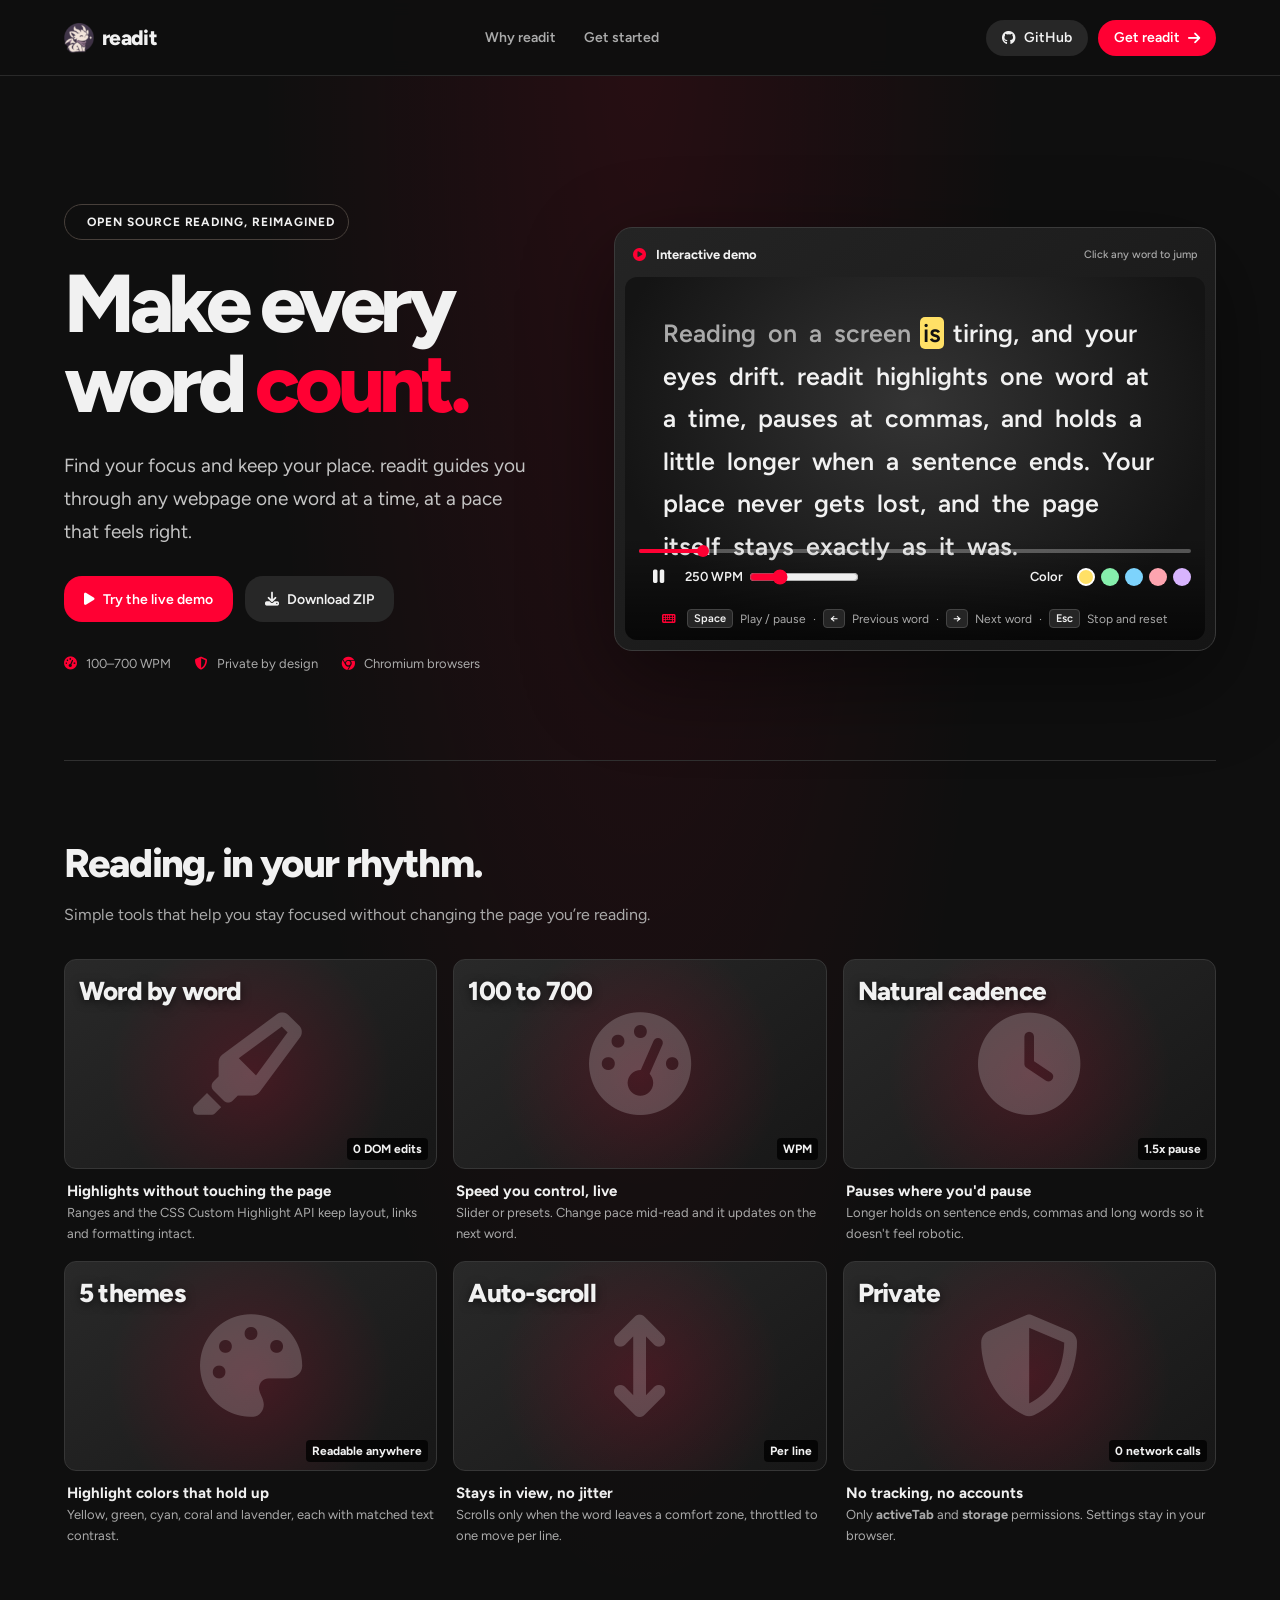
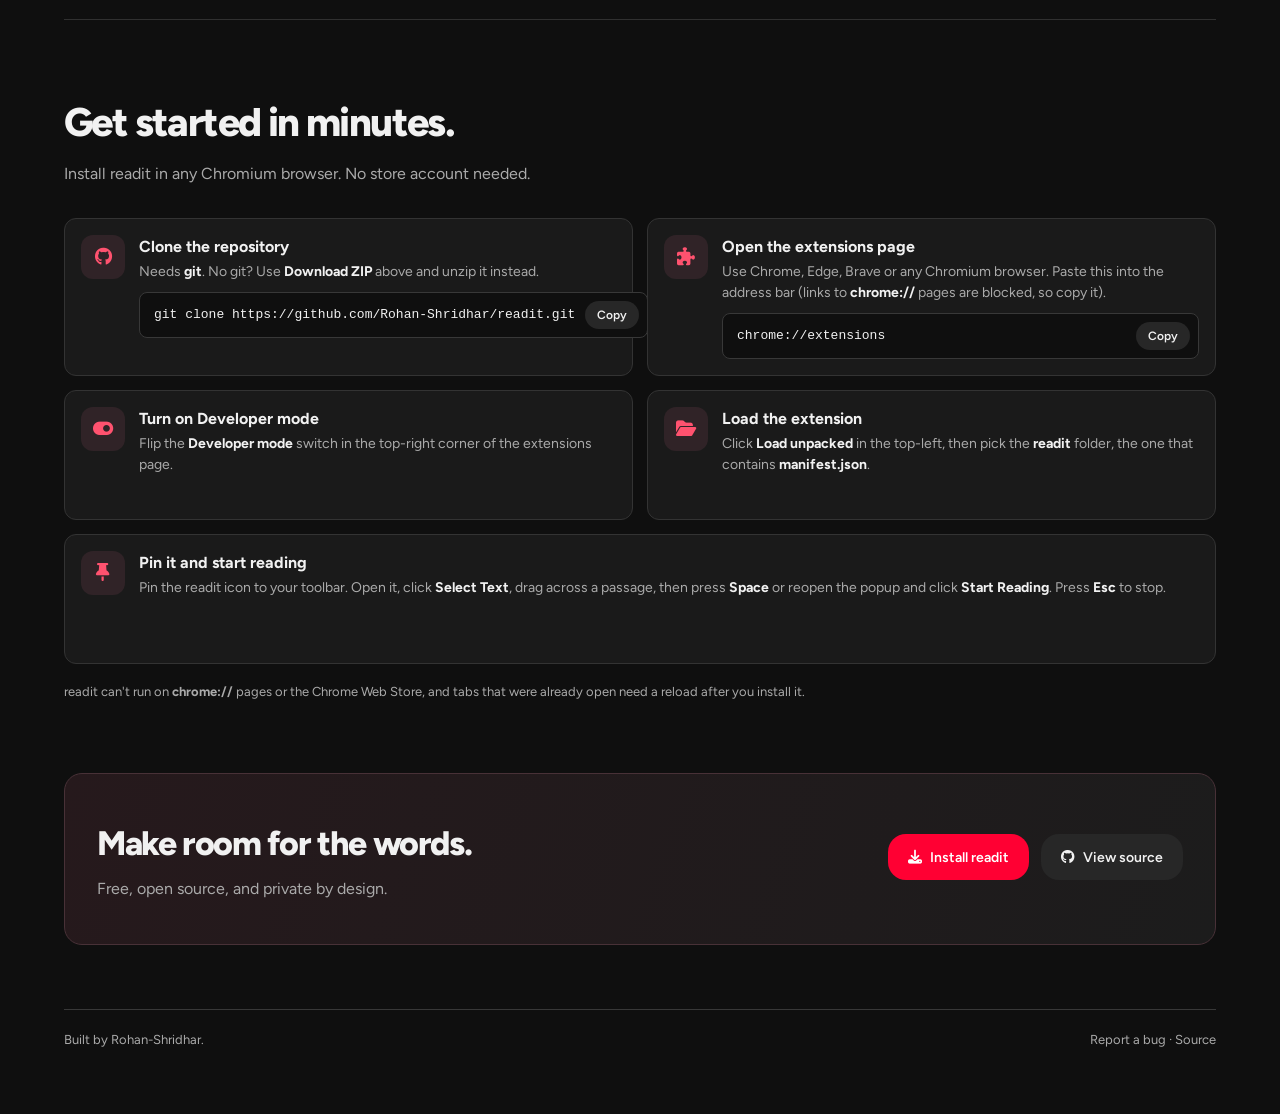
==== index.html @ dee1b563 "landing page created" ====
<!DOCTYPE html>
<html lang="en">
<head>
<meta charset="UTF-8">
<meta name="viewport" content="width=device-width, initial-scale=1">
<title>readit — Make every word count</title>
<meta name="description" content="Find your focus with readit, an open-source browser extension that guides you through any webpage one word at a time.">
<link rel="icon" href="icons/icon16.png">
<link rel="preconnect" href="https://fonts.googleapis.com">
<link rel="preconnect" href="https://fonts.gstatic.com" crossorigin>
<link href="https://fonts.googleapis.com/css2?family=Figtree:wght@400;500;600;700;800&display=swap" rel="stylesheet">
<link rel="stylesheet" href="https://cdnjs.cloudflare.com/ajax/libs/font-awesome/6.7.2/css/all.min.css">
<style>
:root{
  --canopy:#0f0f0f; --understory:#212121; --moss:#272727; --fern:#f1f1f1; --leaf:#3f3f3f;
  --mist:#f1f1f1; --bark:#aaa; --beak:#ff0033; --macaw:#ff0033; --hl:#ffe066; --hl-text:#111;
}
*{box-sizing:border-box;margin:0;padding:0}
html{scroll-behavior:smooth;scroll-padding-top:72px}
body{font-family:Figtree,system-ui,sans-serif;background:var(--canopy);color:var(--mist);line-height:1.5}
a{color:inherit;text-decoration:none}
button{font:inherit;color:inherit;cursor:pointer;border:0;background:none}
:focus-visible{outline:2px solid var(--beak);outline-offset:2px}
.photo{background-color:var(--moss);background-size:cover;background-position:center}

/* top bar */
.top{position:fixed;inset:0 0 auto 0;height:var(--bar);z-index:50;display:flex;align-items:center;gap:16px;padding:0 16px;background:rgba(15,15,15,.96);backdrop-filter:blur(8px)}
.icon-btn{width:40px;height:40px;border-radius:50%;display:grid;place-items:center}
.icon-btn:hover{background:var(--moss)}
.icon-btn .fa-solid{font-size:18px}
.logo{display:flex;align-items:center;gap:8px;font-weight:800;font-size:20px;letter-spacing:-.03em}
.logo img{width:30px;height:30px}
.pill{display:inline-flex;align-items:center;gap:8px;height:36px;padding:0 16px;border-radius:18px;font-weight:600;font-size:14px;white-space:nowrap}
.pill.red{background:var(--macaw);color:#fff}
.pill.red:hover{background:#cc0029}
.pill.ghost{background:var(--moss)}
.pill.ghost:hover{background:#3f3f3f}



/* player */
.watch{display:grid;grid-template-columns:minmax(0,1fr);max-width:1180px}
.player{position:relative;aspect-ratio:16/9;border-radius:14px;overflow:hidden;
  background-image:linear-gradient(135deg,#272727,#0f0f0f)}
.stage{position:absolute;inset:0 0 56px;display:grid;place-items:center;padding:6%}
.passage{max-width:760px;font-size:clamp(17px,2.5vw,30px);font-weight:600;line-height:1.7;color:#f1f1f1;text-wrap:pretty}
.passage span{padding:1px 3px;border-radius:5px;transition:background .12s,color .12s}
.passage span.now{background:var(--hl);color:var(--hl-text)}
.passage span.done{color:#aaa}
.controls{position:absolute;left:0;right:0;bottom:0;padding:0 14px 8px;background:linear-gradient(transparent,rgba(0,0,0,.65))}
.prog{height:4px;background:rgba(255,255,255,.28);border-radius:2px;margin:12px 0 4px;cursor:pointer;position:relative}
.prog i{position:absolute;inset:0 auto 0 0;width:0;background:var(--macaw);border-radius:2px}
.prog i::after{content:"";position:absolute;right:-6px;top:-4px;width:12px;height:12px;border-radius:50%;background:var(--macaw)}
.ctl{display:flex;align-items:center;gap:6px;font-size:13px;font-weight:600}
.ctl .grow{flex:1}
.ctl input[type=range]{width:110px;accent-color:var(--beak)}
.dots{display:flex;gap:6px;margin-left:8px}
.dot{width:18px;height:18px;border-radius:50%;border:2px solid transparent}
.dot.on{border-color:#fff}
.hint{position:absolute;top:12px;left:14px;font-size:12px;font-weight:600;background:rgba(0,0,0,.5);padding:3px 10px;border-radius:12px}

.title{font-size:clamp(20px,2.4vw,26px);font-weight:800;letter-spacing:-.02em;margin:14px 0 10px}
h2{font-size:22px;font-weight:800;letter-spacing:-.02em;margin:44px 0 16px}
h2 small{font-size:14px;font-weight:500;color:var(--bark);margin-left:8px}

/* install */
.steps{display:grid;gap:14px;max-width:900px}
.step{display:grid;grid-template-columns:44px 1fr;gap:14px;padding:16px;border-radius:12px;background:var(--understory)}
.step-icon{width:44px;height:44px;border-radius:50%;background:var(--leaf);color:#fff;font-size:18px;display:grid;place-items:center}
.step h3{font-size:16px;font-weight:700;margin-bottom:2px}
.step p{font-size:14px;color:var(--bark)}
.step p b{color:var(--mist)}
.code{display:flex;align-items:center;gap:10px;margin-top:10px;padding:8px 8px 8px 14px;border-radius:8px;background:var(--canopy);border:1px solid #383838;font:500 13px ui-monospace,Menlo,Consolas,monospace;overflow-x:auto}
.code code{flex:1;white-space:nowrap}
.copy{flex:none;height:28px;padding:0 12px;border-radius:14px;background:var(--moss);font:600 12px Figtree,sans-serif}
.copy:hover{background:#3f3f3f}
.note{margin-top:14px;font-size:13px;color:var(--bark);max-width:900px}

/* grid cards */
.grid{display:grid;grid-template-columns:repeat(3,minmax(0,1fr));gap:24px 16px}
.card .thumb{position:relative;aspect-ratio:16/9;border-radius:12px;overflow:hidden;display:flex;align-items:flex-end;justify-content:flex-end;padding:8px;transition:border-radius .15s}
.card:hover .thumb{border-radius:4px}
.card .thumb::before{content:"";position:absolute;inset:0;background:linear-gradient(rgba(0,0,0,.05),rgba(0,0,0,.5))}
.card .feature-icon{position:absolute;top:50%;left:50%;transform:translate(-50%,-50%);font-size:clamp(64px,8vw,112px);color:rgba(255,255,255,.14)}
.card .thumb em{position:relative;font-style:normal;font-size:12px;font-weight:700;background:rgba(0,0,0,.78);padding:2px 6px;border-radius:4px}
.card .thumb strong{position:absolute;left:14px;top:12px;font-size:26px;font-weight:800;letter-spacing:-.03em;text-shadow:0 2px 10px rgba(0,0,0,.6)}
.card .meta{margin-top:12px}
.card h3{font-size:15px;font-weight:700;line-height:1.35}
.card p{font-size:13px;color:var(--bark);margin-top:2px}

footer{margin-top:56px;padding-top:20px;border-top:1px solid #383838;font-size:13px;color:var(--bark);display:flex;gap:16px;flex-wrap:wrap;justify-content:space-between}
footer a:hover{color:var(--mist);text-decoration:underline}

@media (max-width:900px){
  .grid{grid-template-columns:repeat(2,minmax(0,1fr))}
  .watch{grid-template-columns:1fr}
  .top-nav{display:none}
  main{padding-inline:20px}
  .ctl input[type=range],.hide-s{display:none}
  .steps{grid-template-columns:1fr}
}
@media (max-width:560px){.grid{grid-template-columns:1fr}}
@media (prefers-reduced-motion:reduce){*{transition:none!important;scroll-behavior:auto!important}}

/* Original open-source festival-inspired landing page */
html{scroll-padding-top:88px}
body{background:var(--canopy);background-image:radial-gradient(ellipse at 50% 0,rgba(255,0,51,.10),transparent 42%)}
.top{position:sticky;height:76px;padding:0 clamp(18px,5vw,72px);justify-content:space-between;border-bottom:1px solid #292929}
.top-nav{display:flex;align-items:center;gap:28px;color:var(--bark);font-size:14px;font-weight:600}
.top-nav a:hover,footer a:hover{color:var(--mist)}
.logo{font-size:21px}
.top-actions{display:flex;gap:10px}
main{max-width:1320px;margin:0 auto;padding:0 clamp(18px,5vw,72px) 64px}
.watch{max-width:none;grid-template-columns:minmax(0,.88fr) minmax(0,1.12fr);gap:clamp(32px,6vw,84px);align-items:center;padding:clamp(62px,10vw,128px) 0 86px}
.hero-copy{max-width:570px}
.eyebrow{display:inline-flex;align-items:center;gap:9px;padding:8px 13px;border:1px solid #48403b;border-radius:999px;color:var(--mist);font-size:12px;font-weight:700;letter-spacing:.08em;text-transform:uppercase}
.eyebrow i{color:var(--beak)}
.title{font-size:clamp(46px,6.6vw,82px);font-weight:800;line-height:.98;letter-spacing:-.065em;margin:24px 0}
.title span{color:var(--beak)}
.hero-copy>p{max-width:500px;color:#c5c5c5;font-size:clamp(16px,1.6vw,19px);line-height:1.75}
.hero-actions{display:flex;gap:12px;flex-wrap:wrap;margin:28px 0 32px}
.hero-actions .pill{height:46px;padding:0 20px}
.hero-points{display:flex;gap:24px;flex-wrap:wrap;color:var(--bark);font-size:13px}
.hero-points i{color:var(--beak);margin-right:6px}
.demo-wrap{padding:10px;border:1px solid #3a3a3a;border-radius:18px;background:linear-gradient(145deg,#242424,#151515);box-shadow:0 28px 90px rgba(0,0,0,.45)}
.demo-head{display:flex;justify-content:space-between;align-items:center;padding:7px 8px 13px;font-size:13px;font-weight:700}
.demo-head i{color:var(--beak);margin-right:7px}
.demo-head small{color:var(--bark);font-weight:500}
.player{aspect-ratio:16/10;border-radius:12px;background-image:radial-gradient(ellipse at 50% 35%,#343434,#141414 75%)}
.stage{inset:0 0 54px}
.passage{font-size:clamp(17px,2vw,25px)}
.controls{padding-bottom:10px}
h2{font-size:clamp(28px,4vw,40px);margin:0 0 10px;letter-spacing:-.04em}
h2 small{display:block;margin:8px 0 26px;font-size:15px;letter-spacing:0}
.section-intro{max-width:680px;margin-bottom:32px;color:var(--bark);font-size:16px}
.feature-section,.install-section{padding:72px 0;border-top:1px solid #303030}
.grid{gap:16px}
.card .thumb{background:linear-gradient(145deg,#292929,#171717);border:1px solid #363636}
.card .thumb::before{background:radial-gradient(circle at 50% 55%,rgba(255,0,51,.17),transparent 65%)}
.card .feature-icon{color:rgba(255,255,255,.2)}
.card .meta{padding:0 3px}
.card p{line-height:1.6}
.steps{max-width:none;grid-template-columns:repeat(2,minmax(0,1fr));gap:14px}
.step{min-height:130px;border:1px solid #333;background:#1a1a1a}
.step:last-child{grid-column:1/-1}
.step-icon{border-radius:12px;background:#302327;color:#ff526f}
.note{margin-top:18px}
.demo-keys{display:flex;align-items:center;justify-content:center;flex-wrap:wrap;gap:7px;margin:12px 4px 2px;color:var(--bark);font-size:12px}
.demo-keys>i{color:var(--beak);margin-right:4px}
.demo-keys kbd{padding:2px 6px;border:1px solid #444;border-radius:4px;background:#252525;color:var(--mist);font:600 11px Figtree,sans-serif}
.cta{display:flex;justify-content:space-between;align-items:center;gap:24px;flex-wrap:wrap;padding:32px;border:1px solid #483137;border-radius:18px;background:linear-gradient(110deg,#26191c,#1c1c1c)}
.cta h2{margin:0 0 8px;font-size:clamp(25px,3vw,34px)}
.cta p{color:var(--bark)}
footer{margin-top:64px;border-color:#383838}
@media(max-width:900px){.watch{grid-template-columns:1fr;padding:64px 0}.grid{grid-template-columns:repeat(2,minmax(0,1fr))}.top-nav{display:none}}
@media(max-width:560px){.top{height:64px;padding-inline:16px}.top .pill.ghost{display:none}.watch{padding:48px 0 60px}.title{font-size:48px}.grid,.steps{grid-template-columns:1fr}.step:last-child{grid-column:auto}.feature-section,.install-section{padding:52px 0}.demo-head small{display:none}.cta{padding:24px}}
</style>
</head>
<body>

<header class="top">
  <a class="logo" href="#top"><img src="icons/icon48.png" alt="">readit</a>
  <nav class="top-nav" aria-label="Main navigation">
    <a href="#features">Why readit</a><a href="#install">Get started</a>
  </nav>
  <div class="top-actions">
    <a class="pill ghost" href="https://github.com/Rohan-Shridhar/readit" target="_blank" rel="noopener"><i class="fa-brands fa-github" aria-hidden="true"></i> GitHub</a>
    <a class="pill red" href="#install">Get readit <i class="fa-solid fa-arrow-right" aria-hidden="true"></i></a>
  </div>
</header>

<main id="top">
  <section class="watch">
    <div class="hero-copy">
      <span class="eyebrow"><i class="fa-solid fa-sparkles" aria-hidden="true"></i> Open source reading, reimagined</span>
      <h1 class="title">Make every word <span>count.</span></h1>
      <p>Find your focus and keep your place. readit guides you through any webpage one word at a time, at a pace that feels right.</p>
      <div class="hero-actions"><a class="pill red" href="#demo"><i class="fa-solid fa-play" aria-hidden="true"></i> Try the live demo</a><a class="pill ghost" href="https://github.com/Rohan-Shridhar/readit/archive/refs/heads/main.zip"><i class="fa-solid fa-download" aria-hidden="true"></i> Download ZIP</a></div>
      <div class="hero-points"><span><i class="fa-solid fa-gauge-high"></i> 100–700 WPM</span><span><i class="fa-solid fa-shield-halved"></i> Private by design</span><span><i class="fa-brands fa-chrome"></i> Chromium browsers</span></div>
    </div>
    <div class="demo-wrap" id="demo">
      <div class="demo-head"><span><i class="fa-solid fa-circle-play" aria-hidden="true"></i> Interactive demo</span><small>Click any word to jump</small></div>
      <div class="player" id="player" aria-label="Interactive readit demo">
        <div class="stage"><p class="passage" id="passage"></p></div>
        <div class="controls">
          <div class="prog" id="prog"><i id="bar"></i></div>
          <div class="ctl">
            <button class="icon-btn" id="play" aria-label="Play or pause"><i class="fa-solid fa-play" id="playIco" aria-hidden="true"></i></button>
            <span id="wpmOut">250 WPM</span>
            <input type="range" id="wpm" min="100" max="700" step="25" value="250" aria-label="Words per minute">
            <span class="grow"></span><span class="hide-s">Color</span>
            <div class="dots" id="dots">
              <button class="dot on" data-bg="#ffe066" data-fg="#111111" style="background:#ffe066" aria-label="Sun Yellow"></button>
              <button class="dot" data-bg="#86efac" data-fg="#064e3b" style="background:#86efac" aria-label="Emerald Green"></button>
              <button class="dot" data-bg="#7dd3fc" data-fg="#082f49" style="background:#7dd3fc" aria-label="Electric Cyan"></button>
              <button class="dot" data-bg="#fda4af" data-fg="#4c0519" style="background:#fda4af" aria-label="Sunset Coral"></button>
              <button class="dot" data-bg="#d8b4fe" data-fg="#3b0764" style="background:#d8b4fe" aria-label="Lavender Calm"></button>
            </div>
          </div>
          <p class="demo-keys"><i class="fa-solid fa-keyboard" aria-hidden="true"></i> <kbd>Space</kbd> Play / pause <span>·</span> <kbd>←</kbd> Previous word <span>·</span> <kbd>→</kbd> Next word <span>·</span> <kbd>Esc</kbd> Stop and reset</p>
        </div>
      </div>
    </div>
  </section>

  <section class="feature-section" id="features">
    <h2>Reading, in your rhythm.</h2><p class="section-intro">Simple tools that help you stay focused without changing the page you’re reading.</p>
    <div class="grid" id="cards">
      <article class="card"><div class="thumb photo"><i class="feature-icon fa-solid fa-highlighter" aria-hidden="true"></i><strong>Word by word</strong><em>0 DOM edits</em></div><div class="meta"><h3>Highlights without touching the page</h3><p>Ranges and the CSS Custom Highlight API keep layout, links and formatting intact.</p></div></article>
      <article class="card"><div class="thumb photo"><i class="feature-icon fa-solid fa-gauge-high" aria-hidden="true"></i><strong>100 to 700</strong><em>WPM</em></div><div class="meta"><h3>Speed you control, live</h3><p>Slider or presets. Change pace mid-read and it updates on the next word.</p></div></article>
      <article class="card"><div class="thumb photo"><i class="feature-icon fa-solid fa-clock" aria-hidden="true"></i><strong>Natural cadence</strong><em>1.5x pause</em></div><div class="meta"><h3>Pauses where you'd pause</h3><p>Longer holds on sentence ends, commas and long words so it doesn't feel robotic.</p></div></article>
      <article class="card"><div class="thumb photo"><i class="feature-icon fa-solid fa-palette" aria-hidden="true"></i><strong>5 themes</strong><em>Readable anywhere</em></div><div class="meta"><h3>Highlight colors that hold up</h3><p>Yellow, green, cyan, coral and lavender, each with matched text contrast.</p></div></article>
      <article class="card"><div class="thumb photo"><i class="feature-icon fa-solid fa-arrows-up-down" aria-hidden="true"></i><strong>Auto-scroll</strong><em>Per line</em></div><div class="meta"><h3>Stays in view, no jitter</h3><p>Scrolls only when the word leaves a comfort zone, throttled to one move per line.</p></div></article>
      <article class="card"><div class="thumb photo"><i class="feature-icon fa-solid fa-shield-halved" aria-hidden="true"></i><strong>Private</strong><em>0 network calls</em></div><div class="meta"><h3>No tracking, no accounts</h3><p>Only <b>activeTab</b> and <b>storage</b> permissions. Settings stay in your browser.</p></div></article>
    </div>
  </section>

  <section class="install-section" id="install">
  <h2>Get started in minutes.</h2><p class="section-intro">Install readit in any Chromium browser. No store account needed.</p>
  <div class="steps">
    <div class="step"><i class="step-icon fa-brands fa-github" aria-hidden="true"></i><div>
      <h3>Clone the repository</h3>
      <p>Needs <b>git</b>. No git? Use <b>Download ZIP</b> above and unzip it instead.</p>
      <div class="code"><code>git clone https://github.com/Rohan-Shridhar/readit.git</code><button class="copy">Copy</button></div>
    </div></div>
    <div class="step"><i class="step-icon fa-solid fa-puzzle-piece" aria-hidden="true"></i><div>
      <h3>Open the extensions page</h3>
      <p>Use Chrome, Edge, Brave or any Chromium browser. Paste this into the address bar (links to <b>chrome://</b> pages are blocked, so copy it).</p>
      <div class="code"><code>chrome://extensions</code><button class="copy">Copy</button></div>
    </div></div>
    <div class="step"><i class="step-icon fa-solid fa-toggle-on" aria-hidden="true"></i><div>
      <h3>Turn on Developer mode</h3>
      <p>Flip the <b>Developer mode</b> switch in the top-right corner of the extensions page.</p>
    </div></div>
    <div class="step"><i class="step-icon fa-solid fa-folder-open" aria-hidden="true"></i><div>
      <h3>Load the extension</h3>
      <p>Click <b>Load unpacked</b> in the top-left, then pick the <b>readit</b> folder, the one that contains <b>manifest.json</b>.</p>
    </div></div>
    <div class="step"><i class="step-icon fa-solid fa-thumbtack" aria-hidden="true"></i><div>
      <h3>Pin it and start reading</h3>
      <p>Pin the readit icon to your toolbar. Open it, click <b>Select Text</b>, drag across a passage, then press <b>Space</b> or reopen the popup and click <b>Start Reading</b>. Press <b>Esc</b> to stop.</p>
    </div></div>
  </div>
  <p class="note">readit can't run on <b>chrome://</b> pages or the Chrome Web Store, and tabs that were already open need a reload after you install it.</p>
  </section>

  <section class="cta"><div><h2>Make room for the words.</h2><p>Free, open source, and private by design.</p></div><div class="hero-actions"><a class="pill red" href="#install"><i class="fa-solid fa-download" aria-hidden="true"></i> Install readit</a><a class="pill ghost" href="https://github.com/Rohan-Shridhar/readit" target="_blank" rel="noopener"><i class="fa-brands fa-github" aria-hidden="true"></i> View source</a></div></section>
  <footer>
    <span>Built by <a href="https://github.com/Rohan-Shridhar" target="_blank" rel="noopener">Rohan-Shridhar</a>.</span>
    <span><a href="https://github.com/Rohan-Shridhar/readit/issues" target="_blank" rel="noopener">Report a bug</a> · <a href="https://github.com/Rohan-Shridhar/readit" target="_blank" rel="noopener">Source</a></span>
  </footer>
</main>

<script>
(function(){
  var $=function(s){return document.querySelector(s)};

  // copy buttons
  document.querySelectorAll('.copy').forEach(function(b){
    b.addEventListener('click',function(){
      var txt=b.parentNode.querySelector('code').textContent;
      var done=function(){b.textContent='Copied';setTimeout(function(){b.textContent='Copy'},1400)};
      if(navigator.clipboard)navigator.clipboard.writeText(txt).then(done,done);else done();
    });
  });

  // demo player
  var text="Reading on a screen is tiring, and your eyes drift. readit highlights one word at a time, pauses at commas, and holds a little longer when a sentence ends. Your place never gets lost, and the page itself stays exactly as it was.";
  var passage=$('#passage'),words=text.split(' '),spans=[],i=-1,playing=false,timer=null,wpm=250;
  words.forEach(function(w,n){
    var s=document.createElement('span');s.textContent=w;
    s.addEventListener('click',function(){show(n);if(playing){clearTimeout(timer);next()}});
    passage.appendChild(s);passage.appendChild(document.createTextNode(' '));spans.push(s);
  });
  var ico=$('#playIco');
  function setIco(){ico.className=playing?'fa-solid fa-pause':'fa-solid fa-play'}
  function delay(w){var b=60000/wpm;return /[.!?]$/.test(w)?b*1.5:/[,;:]$/.test(w)?b*1.25:w.length>10?b*1.15:b}
  function show(n){
    i=n;
    spans.forEach(function(s,k){s.className=k===n?'now':(k<n?'done':'')});
    $('#bar').style.width=((n+1)/spans.length*100)+'%';
  }
  function next(){
    if(!playing)return;
    timer=setTimeout(function(){
      if(i+1<spans.length){show(i+1);next()}else{playing=false;setIco()}
    },delay(words[i]));
  }
  function toggle(){
    playing=!playing;setIco();clearTimeout(timer);
    if(playing){if(i<0||i>=spans.length-1)show(0);next()}
  }
  $('#play').addEventListener('click',toggle);
  $('#wpm').addEventListener('input',function(e){wpm=+e.target.value;$('#wpmOut').textContent=wpm+' WPM'});
  $('#prog').addEventListener('click',function(e){
    var r=this.getBoundingClientRect();show(Math.min(spans.length-1,Math.floor((e.clientX-r.left)/r.width*spans.length)));
    if(playing){clearTimeout(timer);next()}
  });
  $('#dots').addEventListener('click',function(e){
    var d=e.target.closest('.dot');if(!d)return;
    document.querySelectorAll('.dot').forEach(function(x){x.classList.remove('on')});d.classList.add('on');
    document.documentElement.style.setProperty('--hl',d.dataset.bg);
    document.documentElement.style.setProperty('--hl-text',d.dataset.fg);
  });
  addEventListener('keydown',function(e){
    if(/INPUT|TEXTAREA/.test((e.target||{}).tagName))return;
    if(e.code==='Space'&&innerWidth>0&&$('#player').getBoundingClientRect().bottom>0){e.preventDefault();toggle()}
    else if(e.key==='ArrowRight'&&i<spans.length-1)show(i+1);
    else if(e.key==='ArrowLeft'&&i>0)show(i-1);
    else if(e.key==='Escape'){playing=false;clearTimeout(timer);setIco();i=-1;spans.forEach(function(s){s.className=''});$('#bar').style.width='0'}
  });
  setIco();
  if(!matchMedia('(prefers-reduced-motion:reduce)').matches){setTimeout(function(){if(!playing&&i<0)toggle()},900)}
})();
</script>
</body>
</html>
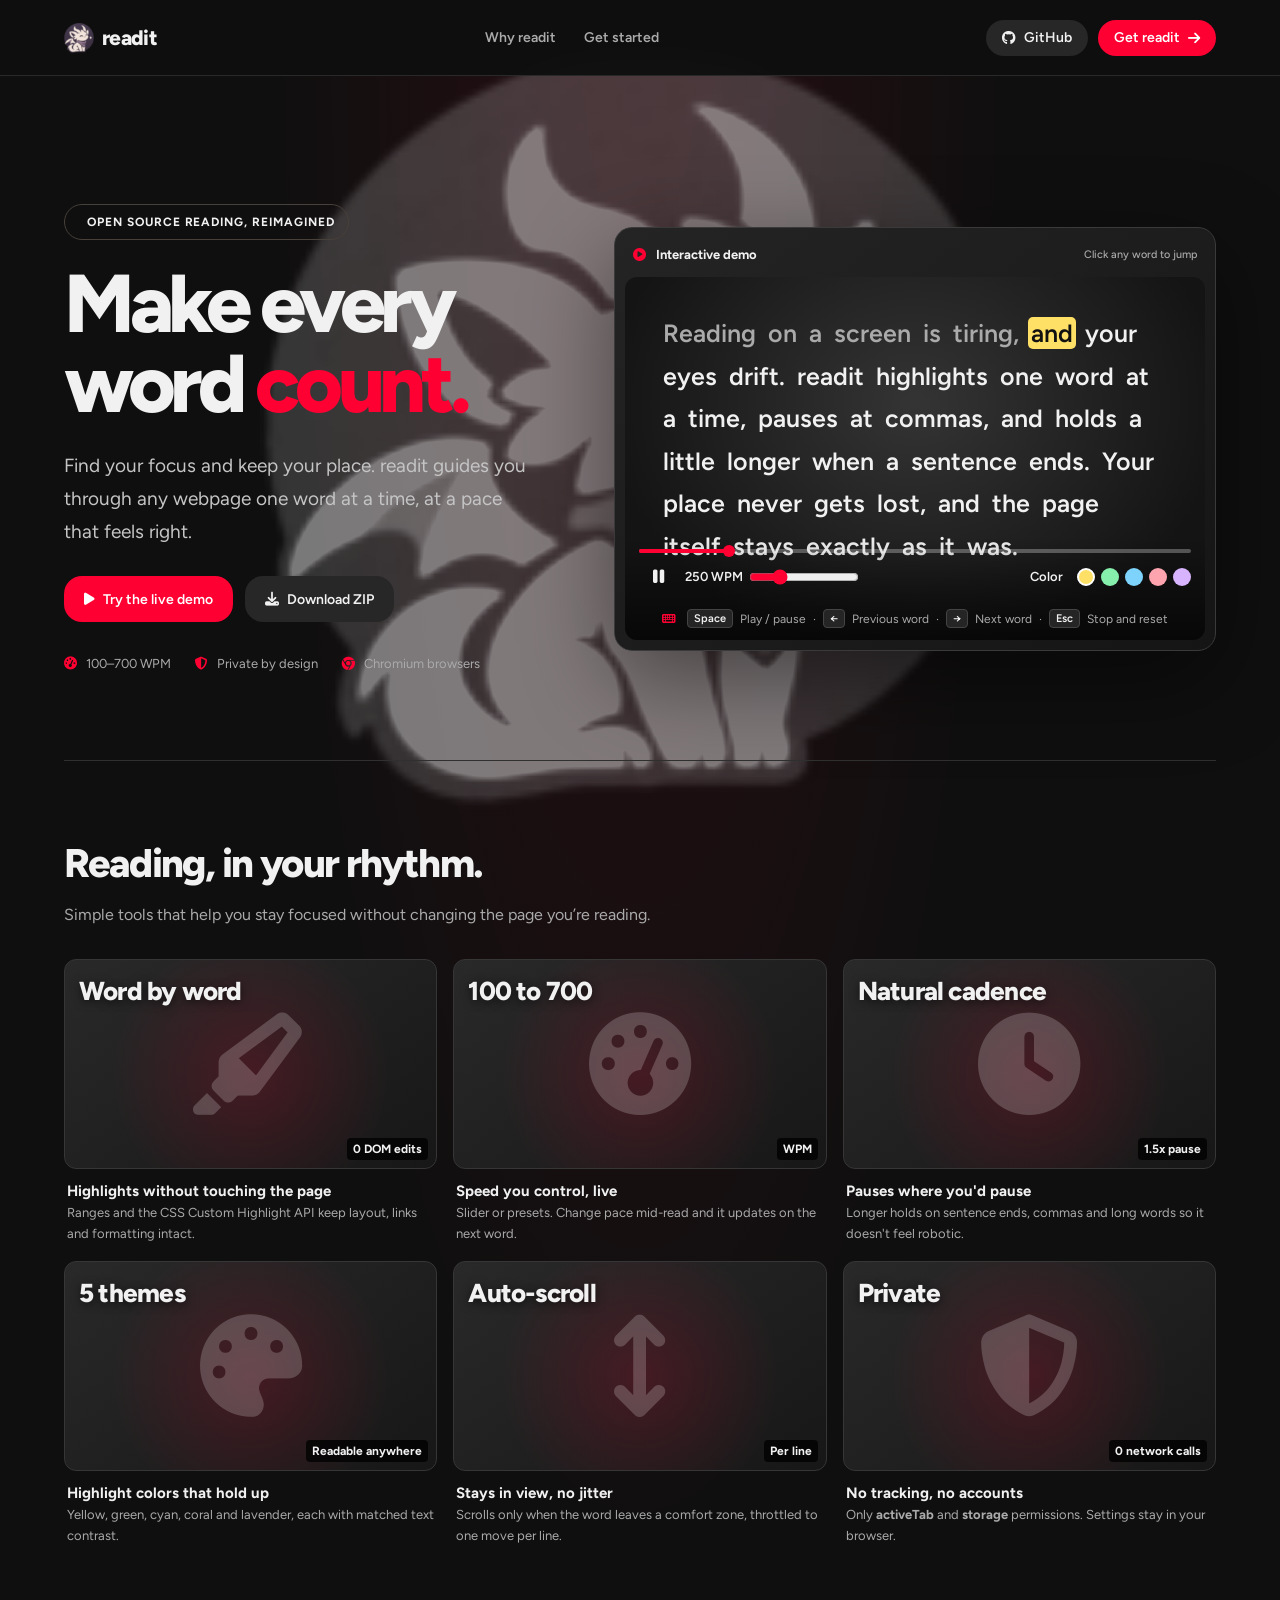
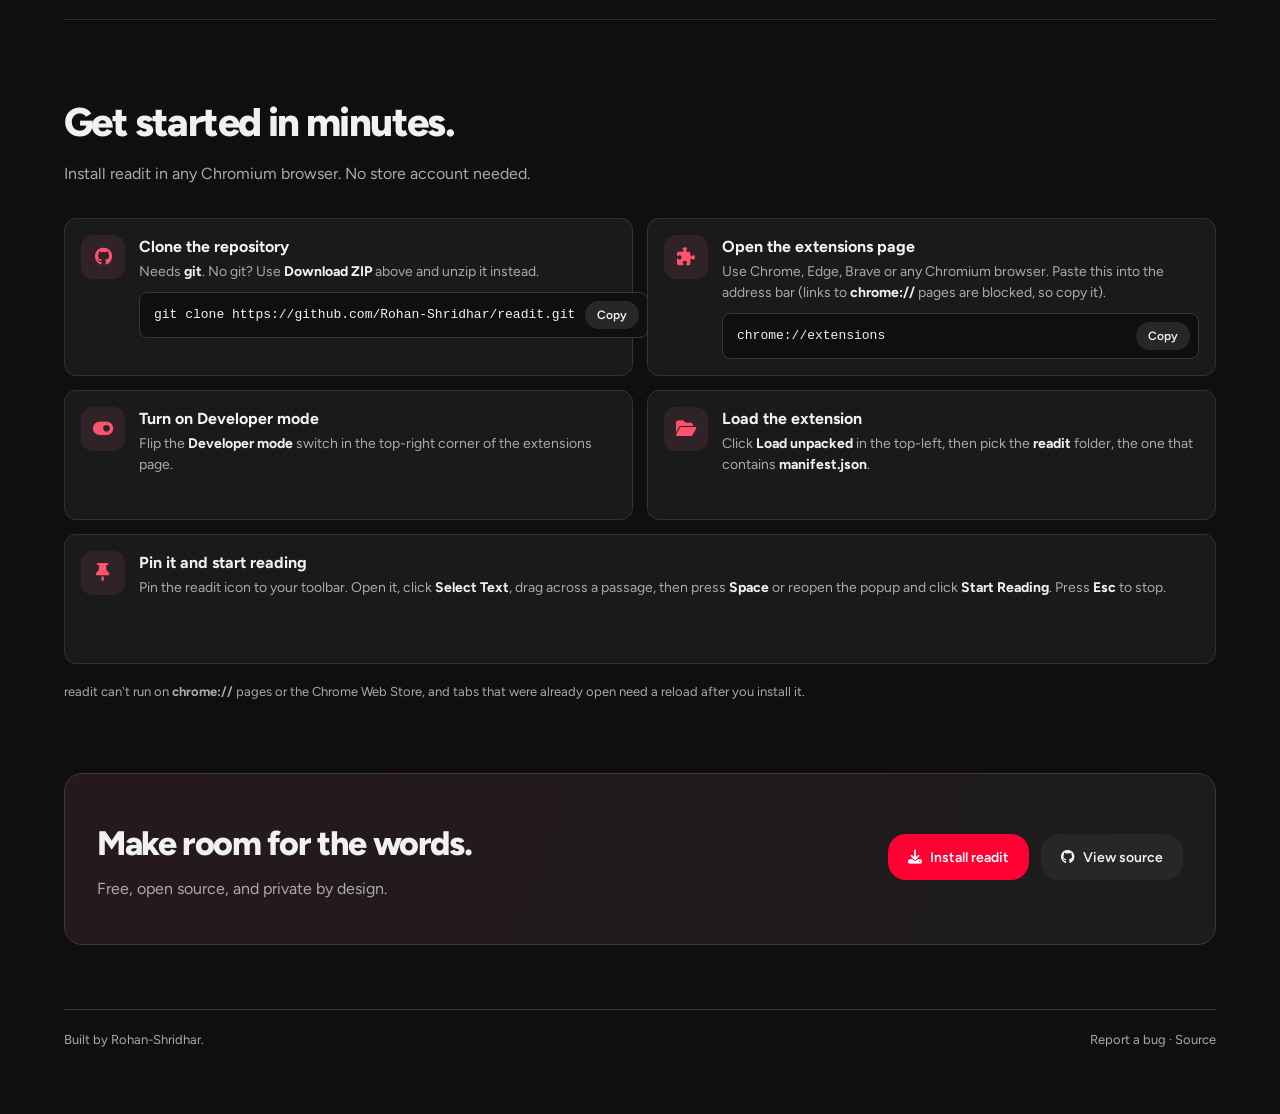
==== commit 15980bdd: "feat(ui): add background image to body for enhanced visual appeal" ====
--- a/index.html
+++ b/index.html
@@ -105,6 +105,7 @@
 /* Original open-source festival-inspired landing page */
 html{scroll-padding-top:88px}
 body{background:var(--canopy);background-image:radial-gradient(ellipse at 50% 0,rgba(255,0,51,.10),transparent 42%)}
+body::before{content:"";position:fixed;inset:0;z-index:-1;pointer-events:none;background:url("icons/icon128.png") center 35%/min(76vw,760px) no-repeat;filter:grayscale(1) brightness(1.6);opacity:.45;mix-blend-mode:screen}
 .top{position:sticky;height:76px;padding:0 clamp(18px,5vw,72px);justify-content:space-between;border-bottom:1px solid #292929}
 .top-nav{display:flex;align-items:center;gap:28px;color:var(--bark);font-size:14px;font-weight:600}
 .top-nav a:hover,footer a:hover{color:var(--mist)}
